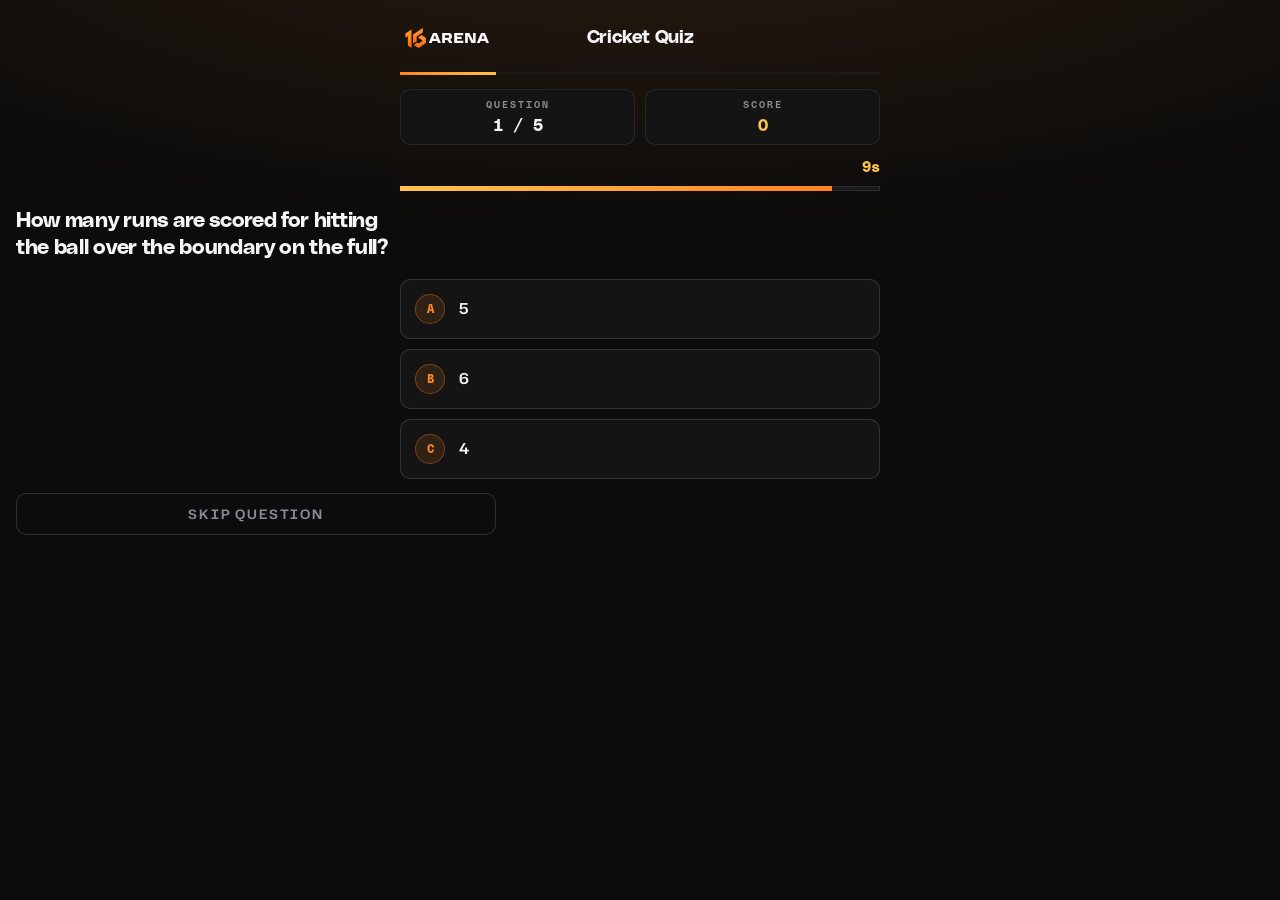
==== quiz.html @ e8b53475 "first commit" ====
<!DOCTYPE html>
<html lang="en">
<head>
    <meta charset="UTF-8">
    <meta name="viewport" content="width=device-width, initial-scale=1.0, viewport-fit=cover">
    <meta name="theme-color" content="#0c0c0c">
    <title>Quiz</title>
    <link rel="stylesheet" href="css/style.css">
</head>
<body>

    <div class="quiz-topbar">
        <img src="assets/img/logo.svg" alt="16Arena" class="brand-logo">
        <h2 id="title">Quiz</h2>
    </div>

    <div class="progress-track">
        <div class="progress-fill" id="progressFill"></div>
    </div>

    <div class="hud-strip">
        <div class="hud-cell" id="progress">
            <span class="eyebrow">Question</span>
            <span class="hud-value">&ndash;</span>
        </div>
        <div class="hud-cell quiz-running-score" id="runningScore" aria-live="polite">
            <span class="eyebrow">Score</span>
            <span class="hud-value">0</span>
        </div>
    </div>

    <div class="timer-wrap" id="timerWrap">
        <div class="timer-head">
            <p id="timer">&ndash;&ndash;</p>
        </div>
        <div class="timer-track">
            <div class="timer-fill" id="timerFill"></div>
        </div>
    </div>

    <h3 id="question"></h3>

    <button type="button" id="option1"></button>
    <button type="button" id="option2"></button>
    <button type="button" id="option3"></button>

    <button type="button" id="skipBtn">Skip question</button>

    <p id="status" class="quiz-status" style="display:none;"></p>

    <div id="feedbackBanner" class="quiz-feedback-banner" role="status" aria-live="polite"></div>

    <div id="nextCountdownOverlay" class="modal-overlay countdown-overlay" aria-live="polite">
        <div class="countdown-card">
            <p id="nextCountdownLabel" class="eyebrow" style="margin-bottom:10px;">Next question loading in</p>
            <div id="nextCountdownNumber" class="countdown-number">5</div>
        </div>
    </div>

    <script src="js/questions.js"></script>
    <script src="js/quiz.js"></script>

</body>
</html>
---- css/style.css ----
/* ============================================================
   16ARENA QUIZ — Broadcast HUD
   Tactical esports identity carried over from 16arena-shop:
   rounded surfaces, telemetry mono, flame + coin-gold on
   carbon. Single-hue: every accent is in the orange family.
   Phone-first: this runs inside a Flutter InAppWebView.
   ============================================================ */

/* ---------- 1. Type ---------- */

@font-face {
    font-family: "Hubot Sans";
    src: url("../assets/fonts/HubotSans-Variable.woff2") format("woff2-variations");
    font-weight: 200 900;
    font-stretch: 75% 125%;
    font-display: swap;
}

@font-face {
    font-family: "PolySans";
    src: url("../assets/fonts/PolySans-neutral.woff2") format("woff2");
    font-weight: 400;
    font-display: swap;
}

@font-face {
    font-family: "PolySans";
    src: url("../assets/fonts/PolySans-median.woff2") format("woff2");
    font-weight: 500 600;
    font-display: swap;
}

@font-face {
    font-family: "PolySans";
    src: url("../assets/fonts/PolySans-bulky.woff2") format("woff2");
    font-weight: 700 900;
    font-display: swap;
}

@font-face {
    font-family: "PolySans Mono";
    src: url("../assets/fonts/PolySans-neutralmono.woff2") format("woff2");
    font-weight: 400;
    font-display: swap;
}

@font-face {
    font-family: "PolySans Mono";
    src: url("../assets/fonts/PolySans-medianmono.woff2") format("woff2");
    font-weight: 500 600;
    font-display: swap;
}

@font-face {
    font-family: "PolySans Mono";
    src: url("../assets/fonts/PolySans-bulkymono.woff2") format("woff2");
    font-weight: 700 900;
    font-display: swap;
}

/* ---------- 2. Tokens ---------- */

:root {
    --void: #0c0c0c;
    --carbon: #141414;
    --carbon-2: #1a1a1a;
    --surface: #1e1e1e;
    --line: rgba(255, 255, 255, 0.08);
    --line-2: rgba(255, 255, 255, 0.14);

    --flame: #fe8321;
    --flame-lit: #ff973c;
    --flame-deep: #ff4400;
    --coin: #ffc24d;
    --coin-deep: #e08a12;
    --win: #4fe08c;
    --danger: #ff5c5c;

    --ink: #f5f5f7;
    --muted: #8c8c96;
    --faint: #56565f;

    /* Brand button gradient — identical in 16arena-shop (SlantedButton)
       and the Flutter app (ParallelogramButton). */
    --btn-top: #ff973c;
    --btn-bottom: #ff6a00;
    --btn-top-hover: #ffa04a;
    --btn-bottom-hover: #ff7510;

    --r-sm: 6.64px;   /* SlantedButton radius */
    --r: 10px;        /* shop --radius */
    --r-lg: 14px;

    --font-body: "Hubot Sans", system-ui, -apple-system, "Segoe UI", sans-serif;
    --font-display: "PolySans", "Hubot Sans", system-ui, sans-serif;
    --font-data: "PolySans Mono", ui-monospace, "SFMono-Regular", Menlo, monospace;


}

/* ---------- 3. Base ---------- */

*, *::before, *::after { box-sizing: border-box; }

html {
    scrollbar-width: none;
    -webkit-text-size-adjust: 100%;
}

html::-webkit-scrollbar { display: none; }

body {
    margin: 0;
    min-height: 100dvh;
    padding:
        max(18px, env(safe-area-inset-top))
        max(16px, env(safe-area-inset-right))
        max(20px, env(safe-area-inset-bottom))
        max(16px, env(safe-area-inset-left));
    font-family: var(--font-body);
    font-size: 15px;
    line-height: 1.5;
    color: var(--ink);
    background: var(--void);
    overflow-x: clip;
    -webkit-font-smoothing: antialiased;
}

/* Plain ground with a single soft flame wash at the top — no grid, no
   second hue. Everything accent in this theme is orange. */
body::before {
    content: "";
    position: fixed;
    inset: 0;
    z-index: -1;
    pointer-events: none;
    background-image:
        radial-gradient(120% 60% at 50% -14%, rgba(254, 131, 33, 0.13), transparent 68%);
}

/* Every page is a single centred column — phone-native, fine on desktop. */
body > * { max-width: 480px; margin-left: auto; margin-right: auto; }

h1, h2, h3, h4 {
    font-family: var(--font-display);
    font-weight: 700;
    letter-spacing: -0.02em;
    line-height: 1.12;
    margin: 0;
}

h2 { font-size: 1.6rem; }
h3 { font-size: 1.25rem; }

p { margin: 0; }

a { color: var(--flame-lit); }

::selection { background: rgba(254, 131, 33, 0.32); }

:where(a, button, input, [role="button"], [tabindex]):focus-visible {
    outline: 2px solid var(--coin);
    outline-offset: 2px;
}

/* ---------- 4. Primitives ---------- */

.eyebrow {
    font-family: var(--font-data);
    font-size: 10px;
    font-weight: 600;
    letter-spacing: 0.2em;
    text-transform: uppercase;
    color: var(--muted);
}

.data {
    font-family: var(--font-data);
    font-variant-numeric: tabular-nums;
    letter-spacing: 0.01em;
}

.muted { color: var(--muted); }
.faint { color: var(--faint); }

.row {
    display: flex;
    align-items: center;
    gap: 12px;
}

/* inset box-shadow draws the hairline without adding to the box size. */
.panel {
    position: relative;
    background: var(--carbon);
    border-radius: var(--r-lg);
    box-shadow: inset 0 0 0 1px var(--line-2);
    padding: 16px;
}

.panel-flat {
    background: var(--carbon-2);
    border-radius: var(--r);
    box-shadow: inset 0 0 0 1px var(--line);
}

/* ---------- 5. Buttons ---------- */

button {
    font-family: var(--font-body);
    font-size: 15px;
    font-weight: 700;
    color: var(--ink);
    background: var(--surface);
    border: 0;
    padding: 14px 20px;
    width: 100%;
    cursor: pointer;
    border-radius: var(--r);
    box-shadow: inset 0 0 0 1px var(--line-2);
    transition: transform 0.15s ease, background 0.15s ease, box-shadow 0.18s ease;
    -webkit-tap-highlight-color: transparent;
    touch-action: manipulation;
}

button:active:not(:disabled) { transform: scale(0.98); }

button:disabled {
    opacity: 0.5;
    cursor: not-allowed;
}

/* Primary CTA — the shop's SlantedButton: 8.6deg skew, 6.64px radius,
   #FF973C -> #FF6A00 top-to-bottom, white extrabold, 0 4px 6px shadow. */
button.primary,
#playStartBtn,
#modalOkBtn,
#backBtn {
    position: relative;
    isolation: isolate;
    color: #fff;
    font-weight: 800;
    font-size: 15px;
    letter-spacing: 0.02em;
    padding: 15px 24px;
    background: transparent;
    border-radius: 0;
    box-shadow: none;
}

/* The reference skews the whole button and counter-skews the label to keep
   it upright. Skewing a background layer instead lands the same shape while
   leaving JS-written labels alone — several of these get their text from
   innerText, so there is no span to counter-skew. The 4px side inset offsets
   the skew overhang so the shape still reads flush with the column. */
button.primary::before,
#playStartBtn::before,
#modalOkBtn::before,
#backBtn::before {
    content: "";
    position: absolute;
    inset: 0 4px;
    z-index: -1;
    transform: skewX(-8.6deg);
    border-radius: var(--r-sm);
    background: linear-gradient(180deg, var(--btn-top) 0%, var(--btn-bottom) 100%);
    box-shadow: 0 4px 6px rgba(0, 0, 0, 0.2);
    transition: background 0.15s ease;
}

button.primary:hover:not(:disabled)::before,
#playStartBtn:hover:not(:disabled)::before,
#modalOkBtn:hover:not(:disabled)::before,
#backBtn:hover:not(:disabled)::before {
    background: linear-gradient(180deg, var(--btn-top-hover) 0%, var(--btn-bottom-hover) 100%);
}

button.secondary {
    background: transparent;
    color: var(--muted);
    box-shadow: inset 0 0 0 1px var(--line-2);
    font-weight: 700;
}

button.secondary:hover:not(:disabled) {
    color: var(--ink);
    box-shadow: inset 0 0 0 1px var(--flame);
}

button.danger {
    background: rgba(255, 92, 92, 0.12);
    color: var(--danger);
    box-shadow: inset 0 0 0 1px rgba(255, 92, 92, 0.4);
}

/* Compact icon/exit button — square, sits in the HUD bar. */
button.icon-btn {
    width: 38px;
    height: 38px;
    flex: 0 0 auto;
    padding: 0;
    font-size: 17px;
    line-height: 1;
    color: var(--muted);
    background: var(--carbon-2);
    display: grid;
    place-items: center;
    border-radius: var(--r);
}

button.icon-btn:hover:not(:disabled) {
    color: var(--danger);
    box-shadow: inset 0 0 0 1px rgba(255, 92, 92, 0.45);
}

/* ---------- 6. Brand marks ---------- */

.brand {
    display: flex;
    align-items: center;
    gap: 10px;
    margin-bottom: 22px;
}

.brand-logo {
    height: 40px;
    width: auto;
    flex: 0 0 auto;
}

.brand-tag {
    font-family: var(--font-data);
    font-size: 10px;
    font-weight: 700;
    letter-spacing: 0.22em;
    text-transform: uppercase;
    color: var(--flame);
    padding: 4px 9px;
    background: rgba(254, 131, 33, 0.1);
    box-shadow: inset 0 0 0 1px rgba(254, 131, 33, 0.32);
    border-radius: var(--r);
}

/* "LIVE" pip. */
.live-pip {
    display: inline-flex;
    align-items: center;
    gap: 6px;
}

.live-pip::before {
    content: "";
    width: 7px;
    height: 7px;
    border-radius: 50%;
    background: var(--flame);
    box-shadow: 0 0 10px rgba(254, 131, 33, 0.9);
    animation: ar-pulse 2.4s ease-in-out infinite;
}

@keyframes ar-pulse {
    0%, 100% { opacity: 0.4; }
    50%      { opacity: 1; }
}

/* ---------- 7. Quiz HUD ---------- */

.quiz-topbar {
    display: flex;
    align-items: center;
    position: relative;
    min-height: 40px;
    margin-bottom: 14px;
}

.quiz-topbar #title {
    position: absolute;
    left: 50%;
    transform: translateX(-50%);
    max-width: calc(100% - 112px);
    margin: 0;
    font-size: 1.15rem;
    font-weight: 700;
    text-align: center;
    overflow: hidden;
    text-overflow: ellipsis;
    white-space: nowrap;
}

/* Telemetry strip: question counter left, live score right. */
.hud-strip {
    display: flex;
    align-items: stretch;
    gap: 10px;
    margin-bottom: 12px;
}

.hud-cell {
    flex: 1;
    background: var(--carbon);
    border-radius: var(--r);
    box-shadow: inset 0 0 0 1px var(--line);
    padding: 9px 13px;
    min-width: 0;
}

.hud-strip .hud-cell {
    text-align: center;
}

.hud-cell .eyebrow { display: block; margin-bottom: 3px; }

.hud-value {
    display: block;
    font-family: var(--font-data);
    font-variant-numeric: tabular-nums;
    font-size: 1.05rem;
    font-weight: 700;
    color: var(--ink);
    line-height: 1.2;
    overflow: hidden;
    text-overflow: ellipsis;
    white-space: nowrap;
}

.span-2 { grid-column: 1 / -1; }

/* Wide tiles carry prose, so they are allowed to wrap. */
.hud-cell.span-2 .hud-value {
    white-space: normal;
    font-size: 0.88rem;
    line-height: 1.35;
}

.quiz-running-score .hud-value { color: var(--coin); }
.quiz-running-score.score-pop .hud-value { animation: score-pop 0.45s cubic-bezier(0.2, 0.7, 0.2, 1); }

@keyframes score-pop {
    0%   { transform: scale(1.25); color: var(--win); }
    100% { transform: scale(1); }
}

/* Timer: a depleting meter is read faster than a number under pressure. */
.timer-wrap { margin-bottom: 16px; }

.timer-head {
    display: flex;
    align-items: baseline;
    justify-content: flex-end;
    margin-bottom: 6px;
}

#timer {
    font-family: var(--font-data);
    font-variant-numeric: tabular-nums;
    font-size: 0.95rem;
    font-weight: 700;
    color: var(--coin);
    margin: 0;
}

.timer-track {
    height: 5px;
    background: var(--carbon-2);
    box-shadow: inset 0 0 0 1px var(--line);
    overflow: hidden;
}

.timer-fill {
    height: 100%;
    width: 100%;
    transform-origin: left;
    transform: scaleX(1);
    background: linear-gradient(90deg, var(--coin), var(--flame));
    transition: transform 0.98s linear, background 0.4s ease;
}

/* Final seconds: the bar goes hot and breathes. */
.timer-wrap.critical .timer-fill {
    background: linear-gradient(90deg, var(--flame-deep), var(--danger));
    animation: ar-pulse 0.9s ease-in-out infinite;
}

.timer-wrap.critical #timer { color: var(--danger); }

/* Question-count progress under the topbar. */
.progress-track {
    height: 3px;
    background: var(--carbon-2);
    margin-bottom: 14px;
    overflow: hidden;
}

.progress-fill {
    height: 100%;
    width: 0;
    background: linear-gradient(90deg, var(--flame), var(--coin));
    transition: width 0.5s cubic-bezier(0.2, 0.7, 0.2, 1);
}

/* ---------- 8. Question ---------- */

.quiz-media {
    margin: 0 0 14px;
    max-width: 100%;
}

.quiz-media-image,
.quiz-media-video {
    display: block;
    width: 100%;
    max-height: 220px;
    object-fit: contain;
    background: var(--void);
    border-radius: var(--r);
    box-shadow: inset 0 0 0 1px var(--line-2);
}

.quiz-media-audio { display: block; width: 100%; }

.quiz-media-audio::-webkit-media-controls-overflow-button,
.quiz-media-video::-webkit-media-controls-overflow-button { display: none !important; }

#question {
    font-family: var(--font-display);
    font-size: 1.32rem;
    font-weight: 700;
    line-height: 1.28;
    letter-spacing: -0.015em;
    margin: 0 0 18px;
    text-wrap: balance;
}

/* Option rows. The A/B/C badge is drawn with ::before so quiz.js can keep
   writing the label with innerText without clobbering it. */
#option1, #option2, #option3 {
    position: relative;
    display: flex;
    align-items: center;
    text-align: left;
    justify-content: flex-start;
    gap: 14px;
    padding: 15px 16px 15px 15px;
    margin-bottom: 10px;
    font-weight: 600;
    font-size: 15px;
    background: var(--carbon);
    line-height: 1.35;
    border-radius: var(--r);
}

#option1::before, #option2::before, #option3::before {
    flex: 0 0 auto;
    display: grid;
    place-items: center;
    width: 30px;
    height: 30px;
    border-radius: 50%;
    font-family: var(--font-data);
    font-size: 12px;
    font-weight: 700;
    color: var(--flame);
    background: rgba(254, 131, 33, 0.12);
    box-shadow: inset 0 0 0 1px rgba(254, 131, 33, 0.34);
    transition: all 0.18s ease;
}

#option1::before { content: "A"; }
#option2::before { content: "B"; }
#option3::before { content: "C"; }

/* Hover is gated so a leftover pointer/focus on the previous answer
   does not paint the same slot orange on the next question. */
#option1.option-idle:hover,
#option2.option-idle:hover,
#option3.option-idle:hover {
    background: var(--carbon);
    box-shadow: inset 0 0 0 1px var(--line-2);
}

@media (hover: hover) and (pointer: fine) {
    #option1:hover:not(:disabled):not(.option-idle),
    #option2:hover:not(:disabled):not(.option-idle),
    #option3:hover:not(:disabled):not(.option-idle) {
        background: var(--carbon-2);
        box-shadow: inset 0 0 0 1px var(--flame);
    }
}

/* Options lock on submit, but the graded row must not fade with them —
   the reveal is the payoff moment, so scored rows keep full contrast. */
#option1:disabled, #option2:disabled, #option3:disabled { opacity: 0.55; }

button.option-correct,
button.option-wrong { opacity: 1 !important; }

/* Answer states — the badge recolours with the row so the pair reads as one. */
button.option-correct {
    background: rgba(79, 224, 140, 0.14) !important;
    box-shadow: inset 0 0 0 1px var(--win) !important;
    color: var(--ink);
}

/* Must carry ID specificity to outrank the #optionN::before letter badge. */
#option1.option-correct::before,
#option2.option-correct::before,
#option3.option-correct::before {
    content: "✓";
    color: #06301a;
    background: var(--win);
    box-shadow: inset 0 0 0 1px var(--win);
}

button.option-wrong {
    background: rgba(255, 92, 92, 0.13) !important;
    box-shadow: inset 0 0 0 1px var(--danger) !important;
}

#option1.option-wrong::before,
#option2.option-wrong::before,
#option3.option-wrong::before {
    content: "✕";
    color: #3a0606;
    background: var(--danger);
    box-shadow: inset 0 0 0 1px var(--danger);
}

#skipBtn {
    margin-top: 4px;
    background: transparent;
    color: var(--muted);
    font-size: 13px;
    font-weight: 600;
    letter-spacing: 0.14em;
    text-transform: uppercase;
    box-shadow: inset 0 0 0 1px var(--line-2);
    padding: 12px;
}

#skipBtn:hover:not(:disabled) {
    color: var(--ink);
    box-shadow: inset 0 0 0 1px rgba(255, 255, 255, 0.28);
}

/* ---------- 9. Status / feedback ---------- */

.quiz-status {
    margin: 14px 0 0;
    padding: 11px 14px;
    font-size: 13.5px;
    font-weight: 600;
    color: var(--coin);
    background: rgba(255, 194, 77, 0.09);
    box-shadow: inset 0 0 0 1px rgba(255, 194, 77, 0.28);
    border-radius: var(--r);
}

.quiz-violation {
    margin: 0 0 14px;
    padding: 11px 14px;
    font-size: 13px;
    font-weight: 650;
    color: var(--danger);
    background: rgba(255, 92, 92, 0.1);
    box-shadow: inset 0 0 0 1px rgba(255, 92, 92, 0.32);
    border-radius: var(--r);
}

.quiz-feedback-banner {
    position: fixed;
    left: 0;
    right: 0;
    bottom: 0;
    z-index: 1100;
    padding: 17px 20px calc(17px + env(safe-area-inset-bottom, 0px));
    text-align: center;
    font-family: var(--font-display);
    font-size: 1.05rem;
    font-weight: 700;
    letter-spacing: -0.01em;
    color: #0b0b0b;
    transform: translateY(110%);
    transition: transform 0.32s cubic-bezier(0.2, 0.7, 0.2, 1);
    pointer-events: none;
}

.quiz-feedback-banner.show { transform: translateY(0); }

.quiz-feedback-banner.correct {
    background: linear-gradient(135deg, var(--win), #23b56b);
    box-shadow: 0 -10px 34px rgba(79, 224, 140, 0.3);
}

.quiz-feedback-banner.incorrect {
    background: linear-gradient(135deg, var(--danger), #d13434);
    color: #fff;
    box-shadow: 0 -10px 34px rgba(255, 92, 92, 0.3);
}

.quiz-feedback-banner.neutral {
    background: linear-gradient(135deg, var(--surface), var(--carbon-2));
    color: var(--ink);
    box-shadow: inset 0 1px 0 var(--line-2), 0 -10px 30px rgba(0, 0, 0, 0.5);
}

/* ---------- 10. Overlays ---------- */

/* Fixed layers must escape the centred 480px column. */
.modal-overlay,
.quiz-feedback-banner { max-width: none; }

.modal-overlay {
    position: fixed;
    inset: 0;
    z-index: 1200;
    display: none;
    align-items: center;
    justify-content: center;
    padding: 24px;
    background: rgba(6, 6, 6, 0.82);
    backdrop-filter: blur(7px);
    -webkit-backdrop-filter: blur(7px);
}

.modal-card {
    width: 100%;
    max-width: 380px;
    background: var(--carbon);
    border-radius: var(--r-lg);
    box-shadow: inset 0 0 0 1px var(--line-2), 0 30px 70px rgba(0, 0, 0, 0.7);
    padding: 26px 22px;
}

.countdown-overlay { background: rgba(6, 6, 6, 0.93); }

.countdown-card {
    text-align: center;
    padding: 30px 34px;
}

#nextCountdownLabel {
    font-size: 15px;
    letter-spacing: 0.1em;
}

.countdown-number {
    font-family: var(--font-display);
    font-size: 5.4rem;
    font-weight: 900;
    line-height: 1;
    letter-spacing: -0.05em;
    background: linear-gradient(160deg, var(--coin), var(--flame) 55%, var(--flame-deep));
    -webkit-background-clip: text;
    background-clip: text;
    color: transparent;
}

.countdown-number.countdown-pop { animation: countdown-pop 0.42s cubic-bezier(0.2, 0.7, 0.2, 1); }

@keyframes countdown-pop {
    0%   { transform: scale(1.5); opacity: 0.15; }
    100% { transform: scale(1); opacity: 1; }
}

/* ---------- 11. Lists (categories / lobby) ---------- */

.quiz-card {
    display: block;
    width: 100%;
    text-align: left;
    padding: 16px;
    margin-bottom: 11px;
    background: var(--carbon);
    border-radius: var(--r-lg);
    box-shadow: inset 0 0 0 1px var(--line);
}

.quiz-card:hover:not(:disabled) {
    background: var(--carbon-2);
    box-shadow: inset 0 0 0 1px var(--flame);
}

.quiz-card-title {
    font-family: var(--font-display);
    font-size: 1.05rem;
    font-weight: 700;
    margin-bottom: 7px;
}

.chip-row {
    display: flex;
    flex-wrap: wrap;
    gap: 7px;
    margin-top: 4px;
}

.chip {
    font-family: var(--font-data);
    font-size: 10.5px;
    font-weight: 600;
    letter-spacing: 0.06em;
    text-transform: uppercase;
    color: var(--muted);
    padding: 4px 9px;
    background: var(--carbon-2);
    box-shadow: inset 0 0 0 1px var(--line);
    border-radius: var(--r);
}

.chip.hot { color: var(--coin); box-shadow: inset 0 0 0 1px rgba(255, 194, 77, 0.3); }

/* ---------- 12. Result ---------- */

.result-hero {
    text-align: center;
    padding: 26px 20px 24px;
    margin-bottom: 16px;
    background:
        radial-gradient(120% 80% at 50% 0%, rgba(254, 131, 33, 0.2), transparent 68%),
        var(--carbon);
    border-radius: var(--r-lg);
    box-shadow: inset 0 0 0 1px var(--line-2);
}

.result-hero #gameOverTitle {
    font-size: 1.45rem;
    font-weight: 800;
    margin: 0 0 14px;
}

.result-hero .eyebrow {
    display: block;
    font-size: 13px;
    letter-spacing: 0.12em;
}

#score {
    font-family: var(--font-display);
    font-size: 3.3rem;
    font-weight: 900;
    line-height: 1;
    letter-spacing: -0.045em;
    margin: 8px 0 0;
    background: linear-gradient(160deg, var(--coin), var(--flame) 60%, var(--flame-deep));
    -webkit-background-clip: text;
    background-clip: text;
    color: transparent;
}

.stat-grid {
    display: grid;
    grid-template-columns: repeat(2, 1fr);
    gap: 10px;
    margin-bottom: 16px;
}

.result-stats {
    grid-template-columns: 1fr;
}

.result-stats .hud-cell {
    display: flex;
    align-items: center;
    justify-content: space-between;
    gap: 12px;
    padding: 12px 14px;
}

.result-stats .hud-cell .eyebrow {
    margin-bottom: 0;
    font-size: 13px;
    letter-spacing: 0.12em;
}

#correct .hud-value {
    color: var(--win);
}

#wrong .hud-value {
    color: var(--danger);
}

.game-over-status {
    text-align: center;
    font-family: var(--font-data);
    font-size: 11.5px;
    font-weight: 600;
    letter-spacing: 0.16em;
    text-transform: uppercase;
    color: var(--muted);
    margin: 0 0 14px;
}

.game-over-status.complete { color: var(--coin); }

/* ---------- 13. Forms ---------- */

label {
    display: block;
    font-family: var(--font-data);
    font-size: 10px;
    font-weight: 600;
    letter-spacing: 0.18em;
    text-transform: uppercase;
    color: var(--muted);
    margin-bottom: 6px;
}

input[type="text"], input[type="email"], input[type="password"] {
    width: 100%;
    font-family: var(--font-body);
    font-size: 15px;
    color: var(--ink);
    background: var(--void);
    border: 0;
    box-shadow: inset 0 0 0 1px var(--line-2);
    border-radius: var(--r);
    padding: 13px 14px;
    margin-bottom: 14px;
}

input::placeholder { color: var(--faint); }

input:focus {
    outline: none;
    box-shadow: inset 0 0 0 1px var(--flame);
}

/* ---------- 14. Boot / loading ---------- */

.boot {
    text-align: center;
    padding: 46px 20px;
}

.boot-spinner {
    width: 34px;
    height: 34px;
    margin: 0 auto 16px;
    border: 2px solid var(--line-2);
    border-top-color: var(--flame);
    border-radius: 50%;
    animation: boot-spin 0.8s linear infinite;
}

@keyframes boot-spin { to { transform: rotate(360deg); } }

.play-ready { text-align: center; }

.play-ready-rules-block {
    margin: 0 0 16px;
    text-align: left;
}

.play-ready-heading {
    display: block;
    font-family: var(--font-display);
    font-size: 0.92rem;
    font-weight: 700;
    letter-spacing: -0.01em;
    color: var(--ink);
}

.play-ready-rules {
    list-style: none;
    margin: 8px 0 0;
    padding: 0;
}

.play-ready-rules li {
    display: flex;
    align-items: flex-start;
    gap: 10px;
    margin: 0 0 8px;
    font-size: 13.5px;
    line-height: 1.5;
    color: var(--muted);
}

.play-ready-rules li:last-child { margin-bottom: 0; }

.play-ready-rules .rule-icon {
    flex: 0 0 1.35em;
    width: 1.35em;
    text-align: center;
    line-height: 1.5;
    font-size: 1.05em;
}

.play-ready-scoring {
    list-style: none;
    margin: 8px 0 0;
    padding: 0;
    color: var(--muted);
}

.play-ready-scoring li {
    display: flex;
    align-items: flex-start;
    gap: 10px;
    margin: 0 0 8px;
    font-size: 13.5px;
    line-height: 1.5;
}

.play-ready-scoring li:last-child { margin-bottom: 0; }

.play-ready-scoring .format-bullet {
    flex: 0 0 1.35em;
    width: 1.35em;
    height: 1.5em;
    display: grid;
    place-items: center;
}

.play-ready-scoring .format-bullet::before {
    content: "";
    width: 5px;
    height: 5px;
    border-radius: 50%;
    background: var(--muted);
}

.play-ready-scoring .format-plus {
    color: var(--win);
    font-weight: 700;
}

.play-ready-scoring .format-minus {
    color: var(--danger);
    font-weight: 700;
}

.play-ready-scoring .format-timer {
    color: var(--flame);
    font-weight: 700;
}

#playReadyRulesBlock {
    margin-bottom: 22px;
}

/* ---------- 15. Entrance motion ---------- */

.ar-rise {
    opacity: 0;
    animation: ar-rise 0.6s cubic-bezier(0.2, 0.7, 0.2, 1) forwards;
}

.ar-rise:nth-child(2) { animation-delay: 0.05s; }
.ar-rise:nth-child(3) { animation-delay: 0.1s; }
.ar-rise:nth-child(4) { animation-delay: 0.15s; }

@keyframes ar-rise {
    from { opacity: 0; transform: translateY(14px); }
    to   { opacity: 1; transform: none; }
}

@media (prefers-reduced-motion: reduce) {
    *, *::before, *::after {
        animation-duration: 0.001ms !important;
        animation-iteration-count: 1 !important;
        transition-duration: 0.001ms !important;
    }
    .ar-rise { opacity: 1 !important; }
}

/* ---------- 16. Small phones ---------- */

@media (max-height: 700px) {
    #question { font-size: 1.18rem; margin-bottom: 14px; }
    .quiz-media-image, .quiz-media-video { max-height: 150px; }
    #option1, #option2, #option3 { padding: 13px 14px; margin-bottom: 8px; }
    .countdown-number { font-size: 4.2rem; }
}
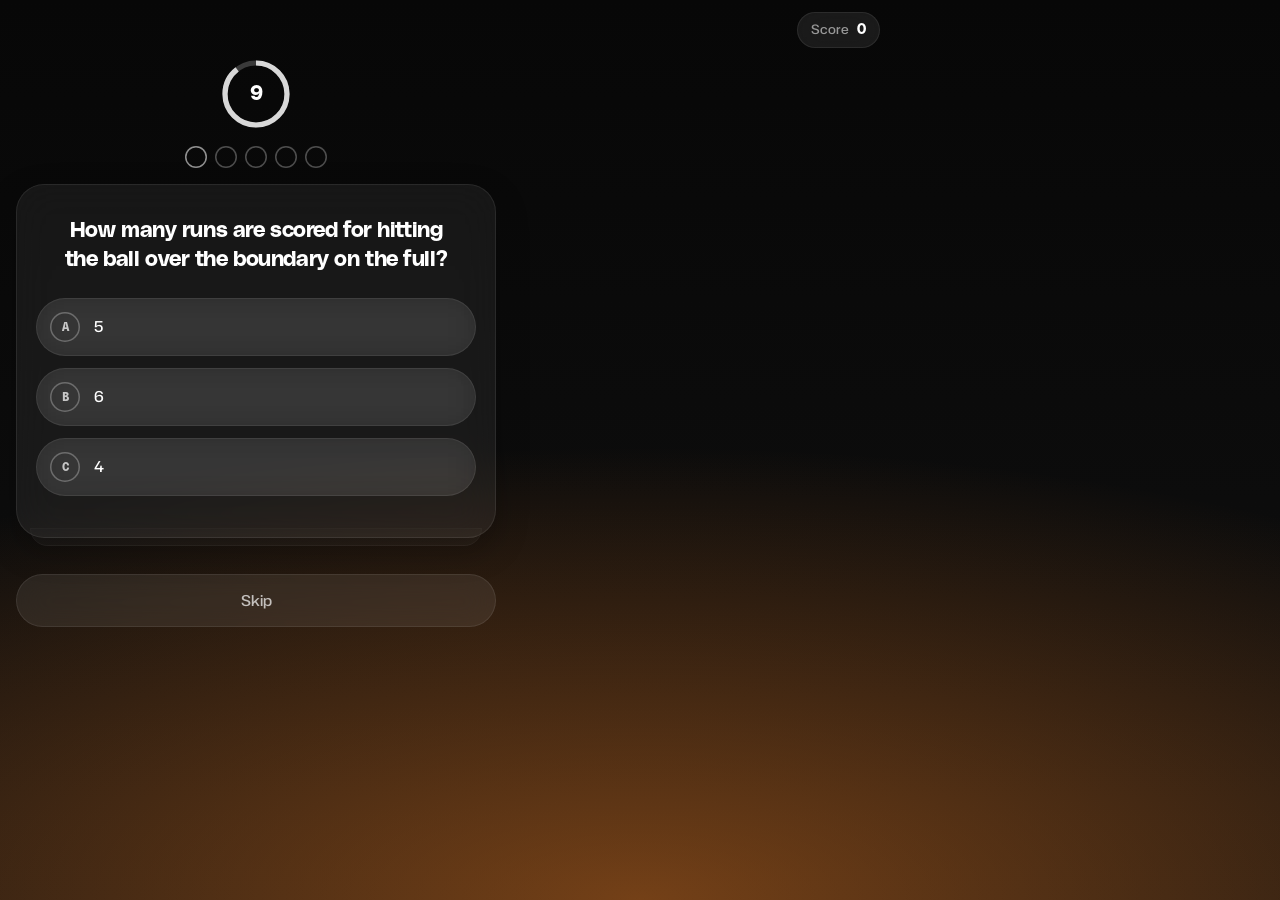
==== commit 13394e92: "Update HTML files to include versioning for CSS and JS assets; enhance quiz page layout with new sty" ====
--- a/quiz.html
+++ b/quiz.html
@@ -3,48 +3,44 @@
 <head>
     <meta charset="UTF-8">
     <meta name="viewport" content="width=device-width, initial-scale=1.0, viewport-fit=cover">
-    <meta name="theme-color" content="#0c0c0c">
+    <meta name="theme-color" content="#070707">
+    <meta http-equiv="Cache-Control" content="no-cache">
     <title>Quiz</title>
-    <link rel="stylesheet" href="css/style.css">
+    <link rel="stylesheet" href="css/style.css?v=55">
 </head>
-<body>
+<body class="quiz-page">
 
-    <div class="quiz-topbar">
-        <img src="assets/img/logo.svg" alt="16Arena" class="brand-logo">
-        <h2 id="title">Quiz</h2>
-    </div>
-
-    <div class="progress-track">
-        <div class="progress-fill" id="progressFill"></div>
-    </div>
-
-    <div class="hud-strip">
-        <div class="hud-cell" id="progress">
-            <span class="eyebrow">Question</span>
-            <span class="hud-value">&ndash;</span>
-        </div>
-        <div class="hud-cell quiz-running-score" id="runningScore" aria-live="polite">
+    <div class="quiz-nav">
+        <div class="quiz-score-chip quiz-running-score" id="runningScore" aria-live="polite">
             <span class="eyebrow">Score</span>
             <span class="hud-value">0</span>
         </div>
     </div>
 
-    <div class="timer-wrap" id="timerWrap">
-        <div class="timer-head">
+    <div class="quiz-timer-stack">
+        <div class="timer-wrap" id="timerWrap">
+            <svg class="timer-ring" viewBox="0 0 36 36" aria-hidden="true">
+                <circle class="timer-ring-track" cx="18" cy="18" r="15.5" fill="none"></circle>
+                <circle class="timer-ring-fill" id="timerFill" cx="18" cy="18" r="15.5" fill="none" pathLength="100"></circle>
+            </svg>
             <p id="timer">&ndash;&ndash;</p>
         </div>
-        <div class="timer-track">
-            <div class="timer-fill" id="timerFill"></div>
+        <div id="progress" class="question-pips" role="img" aria-label="Question progress"></div>
+    </div>
+
+    <div class="question-stage">
+        <div class="question-card">
+            <h3 id="question"></h3>
+
+            <div class="option-stack">
+                <button type="button" id="option1"></button>
+                <button type="button" id="option2"></button>
+                <button type="button" id="option3"></button>
+            </div>
         </div>
     </div>
 
-    <h3 id="question"></h3>
-
-    <button type="button" id="option1"></button>
-    <button type="button" id="option2"></button>
-    <button type="button" id="option3"></button>
-
-    <button type="button" id="skipBtn">Skip question</button>
+    <button type="button" id="skipBtn">Skip</button>
 
     <p id="status" class="quiz-status" style="display:none;"></p>
 
@@ -57,8 +53,8 @@
         </div>
     </div>
 
-    <script src="js/questions.js"></script>
-    <script src="js/quiz.js"></script>
+    <script src="js/questions.js?v=28"></script>
+    <script src="js/quiz.js?v=55"></script>
 
 </body>
 </html>
--- a/css/style.css
+++ b/css/style.css
@@ -105,6 +105,7 @@
 html {
     scrollbar-width: none;
     -webkit-text-size-adjust: 100%;
+    background: #0c0c0c;
 }
 
 html::-webkit-scrollbar { display: none; }
@@ -440,48 +441,62 @@
     100% { transform: scale(1); }
 }
 
-/* Timer: a depleting meter is read faster than a number under pressure. */
-.timer-wrap { margin-bottom: 16px; }
-
-.timer-head {
-    display: flex;
-    align-items: baseline;
-    justify-content: flex-end;
-    margin-bottom: 6px;
-}
+/* Timer: circular remaining-time ring. */
+.timer-wrap {
+    position: relative;
+    width: 54px;
+    height: 54px;
+    margin: 0 auto 16px;
+    flex: 0 0 auto;
+}
+
+.timer-ring {
+    display: block;
+    width: 54px;
+    height: 54px;
+    transform: rotate(-90deg);
+}
+
+.timer-ring-track,
+.timer-ring-fill {
+    stroke-width: 3.6;
+}
+
+.timer-ring-track {
+    stroke: #3a3a3a;
+}
+
+.timer-ring-fill {
+    stroke: #e6e6e6;
+    stroke-dasharray: 100;
+    stroke-dashoffset: 0;
+    transition: stroke-dashoffset 0.98s linear, stroke 0.4s ease;
+}
+
+.timer-head { display: none; }
 
 #timer {
+    position: absolute;
+    inset: 0;
+    display: grid;
+    place-items: center;
+    margin: 0;
     font-family: var(--font-data);
     font-variant-numeric: tabular-nums;
-    font-size: 0.95rem;
-    font-weight: 700;
-    color: var(--coin);
-    margin: 0;
-}
-
-.timer-track {
-    height: 5px;
-    background: var(--carbon-2);
-    box-shadow: inset 0 0 0 1px var(--line);
-    overflow: hidden;
-}
-
-.timer-fill {
-    height: 100%;
-    width: 100%;
-    transform-origin: left;
-    transform: scaleX(1);
-    background: linear-gradient(90deg, var(--coin), var(--flame));
-    transition: transform 0.98s linear, background 0.4s ease;
-}
-
-/* Final seconds: the bar goes hot and breathes. */
-.timer-wrap.critical .timer-fill {
-    background: linear-gradient(90deg, var(--flame-deep), var(--danger));
-    animation: ar-pulse 0.9s ease-in-out infinite;
-}
-
-.timer-wrap.critical #timer { color: var(--danger); }
+    font-size: 1.05rem;
+    font-weight: 700;
+    line-height: 1;
+    color: var(--ink);
+}
+
+.timer-track,
+.timer-fill { display: none; }
+
+.timer-wrap.critical .timer-ring-fill {
+    stroke: #e10600;
+}
+
+.timer-wrap.critical #timer { color: #e10600; }
 
 /* Question-count progress under the topbar. */
 .progress-track {
@@ -1065,11 +1080,456 @@
     .ar-rise { opacity: 1 !important; }
 }
 
-/* ---------- 16. Small phones ---------- */
+/* ---------- 16. Quiz play screen ---------- */
+
+html:has(body.quiz-page) {
+    background: #070707;
+}
+
+body.quiz-page {
+    background:
+        radial-gradient(130% 70% at 50% 100%, rgba(254, 131, 33, 0.42), transparent 72%),
+        linear-gradient(180deg, #070707 0%, #101010 100%);
+    color: #fff;
+    padding-top: max(12px, env(safe-area-inset-top));
+}
+
+body.quiz-page::before { display: none; }
+
+.quiz-nav {
+    display: flex;
+    align-items: center;
+    justify-content: flex-end;
+    margin-bottom: 10px;
+}
+
+.quiz-score-chip {
+    display: flex;
+    align-items: baseline;
+    gap: 8px;
+    flex: 0 0 auto;
+    padding: 8px 14px;
+    background: rgba(255, 255, 255, 0.08);
+    box-shadow: inset 0 0 0 1px rgba(255, 255, 255, 0.08);
+    border-radius: 999px;
+    backdrop-filter: blur(16px);
+    -webkit-backdrop-filter: blur(16px);
+}
+
+.quiz-score-chip .eyebrow {
+    color: rgba(255, 255, 255, 0.55);
+    margin: 0;
+    font-family: var(--font-body);
+    font-size: 13px;
+    font-weight: 500;
+    letter-spacing: 0;
+    text-transform: none;
+}
+
+.quiz-score-chip .hud-value {
+    color: #fff;
+    font-size: 0.95rem;
+}
+
+body.quiz-page .quiz-running-score .hud-value {
+    color: #fff;
+    font-size: 0.95rem;
+    line-height: 1;
+}
+
+body.quiz-page .quiz-score-chip.score-pop {
+    animation: none;
+}
+
+body.quiz-page .quiz-running-score.score-pop .hud-value {
+    animation: score-value-ease 0.7s ease-in-out;
+}
+
+@keyframes score-value-ease {
+    0%   { font-size: 0.95rem; }
+    45%  { font-size: 1.45rem; }
+    100% { font-size: 0.95rem; }
+}
+
+body.quiz-page .quiz-timer-stack {
+    position: static;
+    left: auto;
+    top: auto;
+    transform: none;
+    display: flex;
+    flex-direction: column;
+    align-items: center;
+    gap: 16px;
+    margin: 0 0 16px;
+}
+
+body.quiz-page .timer-wrap {
+    position: relative;
+    left: auto;
+    top: auto;
+    width: 72px;
+    height: 72px;
+    margin: 0;
+    transform: none;
+}
+
+body.quiz-page .timer-ring {
+    width: 72px;
+    height: 72px;
+}
+
+body.quiz-page .timer-ring-track {
+    stroke: #3a3a3a;
+    stroke-width: 2.6;
+}
+
+body.quiz-page .timer-ring-fill {
+    stroke: #d8d8d8;
+    stroke-width: 2.6;
+}
+
+body.quiz-page #timer {
+    color: #fff;
+    font-size: 1.35rem;
+    font-weight: 700;
+}
+
+body.quiz-page .timer-wrap.critical #timer { color: #e10600; }
+
+body.quiz-page .timer-wrap.critical .timer-ring-fill {
+    stroke: #e10600;
+}
+
+.question-pips {
+    display: flex;
+    align-items: center;
+    justify-content: center;
+    gap: 8px;
+    width: auto;
+}
+
+.question-pips span {
+    flex: 0 0 auto;
+    display: grid;
+    place-items: center;
+    width: 22px;
+    height: 22px;
+    border-radius: 50%;
+    background: transparent;
+    box-shadow: inset 0 0 0 1.5px rgba(255, 255, 255, 0.28);
+    font-family: var(--font-data);
+    font-size: 11px;
+    font-weight: 700;
+    line-height: 1;
+    color: transparent;
+}
+
+.question-pips span.is-current {
+    box-shadow: inset 0 0 0 1.5px rgba(255, 255, 255, 0.55);
+}
+
+.question-pips span.is-correct {
+    background: var(--win);
+    box-shadow: 0 0 10px rgba(79, 224, 140, 0.35);
+    color: #fff;
+}
+
+.question-pips span.is-wrong {
+    background: var(--danger);
+    box-shadow: 0 0 10px rgba(255, 92, 92, 0.35);
+    color: #fff;
+}
+
+.question-stage {
+    position: relative;
+    z-index: 1;
+    margin: 0 0 24px;
+    padding-bottom: 8px;
+    perspective: 1000px;
+}
+
+.question-stage::after {
+    content: "";
+    position: absolute;
+    left: 14px;
+    right: 14px;
+    bottom: 0;
+    height: 18px;
+    background: rgba(255, 255, 255, 0.04);
+    box-shadow: inset 0 0 0 1px rgba(255, 255, 255, 0.05);
+    border-radius: 0 0 24px 24px;
+    z-index: 0;
+}
+
+.question-card {
+    position: relative;
+    z-index: 1;
+    background: rgba(255, 255, 255, 0.06);
+    border-radius: 28px;
+    padding: 24px 20px 20px;
+    box-shadow: inset 0 0 0 1px rgba(255, 255, 255, 0.08), 0 12px 32px rgba(0, 0, 0, 0.25);
+    backdrop-filter: blur(20px);
+    -webkit-backdrop-filter: blur(20px);
+    display: flex;
+    flex-direction: column;
+    transform-style: preserve-3d;
+    backface-visibility: hidden;
+}
+
+.question-card.card-flip-up {
+    animation: card-flip-up 0.75s cubic-bezier(0.16, 1, 0.3, 1) forwards;
+    transform-origin: center bottom;
+}
+
+@keyframes card-flip-up {
+    0% {
+        opacity: 0;
+        transform: translateY(36px) translateZ(-60px) scale(0.88) rotateX(-16deg);
+        box-shadow: inset 0 0 0 1px rgba(255, 255, 255, 0.03), 0 4px 12px rgba(0, 0, 0, 0.15);
+    }
+    55% {
+        transform: translateY(-8px) translateZ(12px) scale(1.02) rotateX(4deg);
+        box-shadow: inset 0 0 0 1px rgba(255, 255, 255, 0.12), 0 20px 48px rgba(0, 0, 0, 0.35);
+    }
+    100% {
+        opacity: 1;
+        transform: translateY(0) translateZ(0) scale(1) rotateX(0deg);
+        box-shadow: inset 0 0 0 1px rgba(255, 255, 255, 0.08), 0 12px 32px rgba(0, 0, 0, 0.25);
+    }
+}
+
+body.quiz-page #question {
+    color: #fff;
+    font-size: 1.35rem;
+    font-weight: 700;
+    line-height: 1.35;
+    letter-spacing: -0.02em;
+    text-align: center;
+    margin: 8px 4px 24px;
+    text-wrap: balance;
+}
+
+.option-stack { margin-bottom: 10px; }
+
+body.quiz-page #option1,
+body.quiz-page #option2,
+body.quiz-page #option3 {
+    justify-content: flex-start;
+    text-align: left;
+    overflow: visible;
+    background: rgba(255, 255, 255, 0.08);
+    color: #fff;
+    font-weight: 500;
+    border-radius: 999px;
+    box-shadow: inset 0 0 0 1px rgba(255, 255, 255, 0.08);
+    backdrop-filter: blur(16px);
+    -webkit-backdrop-filter: blur(16px);
+    padding: 14px 18px 14px 14px;
+    margin-bottom: 12px;
+}
+
+body.quiz-page #option1::before,
+body.quiz-page #option2::before,
+body.quiz-page #option3::before {
+    display: grid;
+    content: "A";
+    width: 30px;
+    height: 30px;
+    border-radius: 50%;
+    font-family: var(--font-data);
+    font-size: 12px;
+    font-weight: 700;
+    color: rgba(255, 255, 255, 0.72);
+    background: transparent;
+    box-shadow: inset 0 0 0 1.5px rgba(255, 255, 255, 0.28);
+}
+
+body.quiz-page #option2::before { content: "B"; }
+body.quiz-page #option3::before { content: "C"; }
+
+body.quiz-page #option1.option-correct::before,
+body.quiz-page #option2.option-correct::before,
+body.quiz-page #option3.option-correct::before {
+    content: "✓";
+    color: #06301a;
+    background: var(--win);
+    box-shadow: inset 0 0 0 1px var(--win);
+}
+
+body.quiz-page #option1.option-wrong::before,
+body.quiz-page #option2.option-wrong::before,
+body.quiz-page #option3.option-wrong::before {
+    content: "✕";
+    color: #3a0606;
+    background: var(--danger);
+    box-shadow: inset 0 0 0 1px var(--danger);
+}
+
+@media (hover: hover) and (pointer: fine) {
+    body.quiz-page #option1:hover:not(:disabled):not(.option-idle),
+    body.quiz-page #option2:hover:not(:disabled):not(.option-idle),
+    body.quiz-page #option3:hover:not(:disabled):not(.option-idle) {
+        background: rgba(255, 255, 255, 0.12);
+        box-shadow: inset 0 0 0 1px rgba(255, 255, 255, 0.12);
+    }
+}
+
+body.quiz-page #option1.option-idle:hover,
+body.quiz-page #option2.option-idle:hover,
+body.quiz-page #option3.option-idle:hover {
+    background: rgba(255, 255, 255, 0.08);
+    box-shadow: inset 0 0 0 1px rgba(255, 255, 255, 0.08);
+}
+
+body.quiz-page #option1:disabled,
+body.quiz-page #option2:disabled,
+body.quiz-page #option3:disabled { opacity: 1; }
+
+body.quiz-page #option1.option-selected,
+body.quiz-page #option2.option-selected,
+body.quiz-page #option3.option-selected {
+    box-shadow: inset 0 0 0 1.5px rgba(255, 255, 255, 0.35);
+}
+
+body.quiz-page button.option-correct {
+    background: rgba(79, 224, 140, 0.18) !important;
+    box-shadow: inset 0 0 0 1.5px var(--win), 0 0 28px rgba(79, 224, 140, 0.4) !important;
+    color: #fff;
+}
+
+body.quiz-page button.option-pulse {
+    animation: option-pulse 0.55s cubic-bezier(0.2, 0.7, 0.2, 1);
+}
+
+body.quiz-page button.option-wrong {
+    background: rgba(255, 92, 92, 0.18) !important;
+    box-shadow: inset 0 0 0 1.5px var(--danger) !important;
+    color: #fff;
+}
+
+body.quiz-page button.option-shake {
+    animation: option-shake 0.42s ease;
+}
+
+body.quiz-page #skipBtn {
+    margin-top: 4px;
+    background: rgba(255, 255, 255, 0.08);
+    color: rgba(255, 255, 255, 0.7);
+    font-size: 15px;
+    font-weight: 500;
+    letter-spacing: 0;
+    text-transform: none;
+    box-shadow: inset 0 0 0 1px rgba(255, 255, 255, 0.08);
+    border-radius: 999px;
+    padding: 16px;
+    backdrop-filter: blur(16px);
+    -webkit-backdrop-filter: blur(16px);
+}
+
+body.quiz-page #skipBtn:hover:not(:disabled) {
+    color: #fff;
+    background: rgba(255, 255, 255, 0.12);
+    box-shadow: inset 0 0 0 1px rgba(255, 255, 255, 0.12);
+}
+
+body.quiz-page #skipBtn:disabled { opacity: 0.45; }
+
+.fx-burst {
+    position: fixed;
+    inset: 0;
+    z-index: 2000;
+    pointer-events: none;
+    max-width: none;
+    margin: 0;
+}
+
+.fx-particle {
+    position: fixed;
+    width: 7px;
+    height: 7px;
+    margin: 0;
+    border-radius: 50%;
+    pointer-events: none;
+    animation: fx-pop 0.78s ease-out forwards;
+}
+
+.fx-particle.fx-emoji {
+    width: auto;
+    height: auto;
+    font-size: 14px;
+    background: transparent;
+}
+
+.fx-float {
+    position: fixed;
+    z-index: 2001;
+    margin: 0;
+    max-width: none;
+    font-family: var(--font-display);
+    font-size: 1.1rem;
+    font-weight: 800;
+    letter-spacing: -0.02em;
+    pointer-events: none;
+    white-space: nowrap;
+    transform: translate(-50%, -50%);
+}
+
+.fx-float.fx-hold {
+    animation: none;
+    opacity: 1;
+}
+
+.fx-float.fx-fly {
+    animation: fx-fly 1.4s ease-in-out forwards;
+}
+
+.fx-float.fx-up { color: var(--win); }
+.fx-float.fx-down { color: var(--danger); }
+
+@keyframes option-pulse {
+    0%   { transform: scale(1); }
+    40%  { transform: scale(1.045); }
+    100% { transform: scale(1); }
+}
+
+@keyframes option-shake {
+    0%, 100% { transform: translateX(0); }
+    20% { transform: translateX(-8px); }
+    40% { transform: translateX(8px); }
+    60% { transform: translateX(-5px); }
+    80% { transform: translateX(5px); }
+}
+
+@keyframes fx-pop {
+    0%   { transform: translate(0, 0) scale(1); opacity: 1; }
+    100% { transform: translate(var(--dx), var(--dy)) scale(0.15); opacity: 0; }
+}
+
+@keyframes fx-fly {
+    0% {
+        transform: translate(-50%, -50%) scale(1);
+        opacity: 1;
+    }
+    100% {
+        transform: translate(calc(-50% + var(--tx)), calc(-50% + var(--ty))) scale(0.55);
+        opacity: 0.15;
+    }
+}
+
+@media (prefers-reduced-motion: reduce) {
+    body.quiz-page button.option-pulse,
+    body.quiz-page button.option-shake,
+    body.quiz-page .question-card.card-flip-up,
+    .fx-particle,
+    .fx-float { animation: none; }
+}
 
 @media (max-height: 700px) {
     #question { font-size: 1.18rem; margin-bottom: 14px; }
     .quiz-media-image, .quiz-media-video { max-height: 150px; }
     #option1, #option2, #option3 { padding: 13px 14px; margin-bottom: 8px; }
     .countdown-number { font-size: 4.2rem; }
-}
+    body.quiz-page #question { font-size: 1.15rem; margin-bottom: 14px; }
+    .question-stage { margin-bottom: 14px; }
+    .question-card { padding: 18px 16px 14px; border-radius: 20px; }
+}
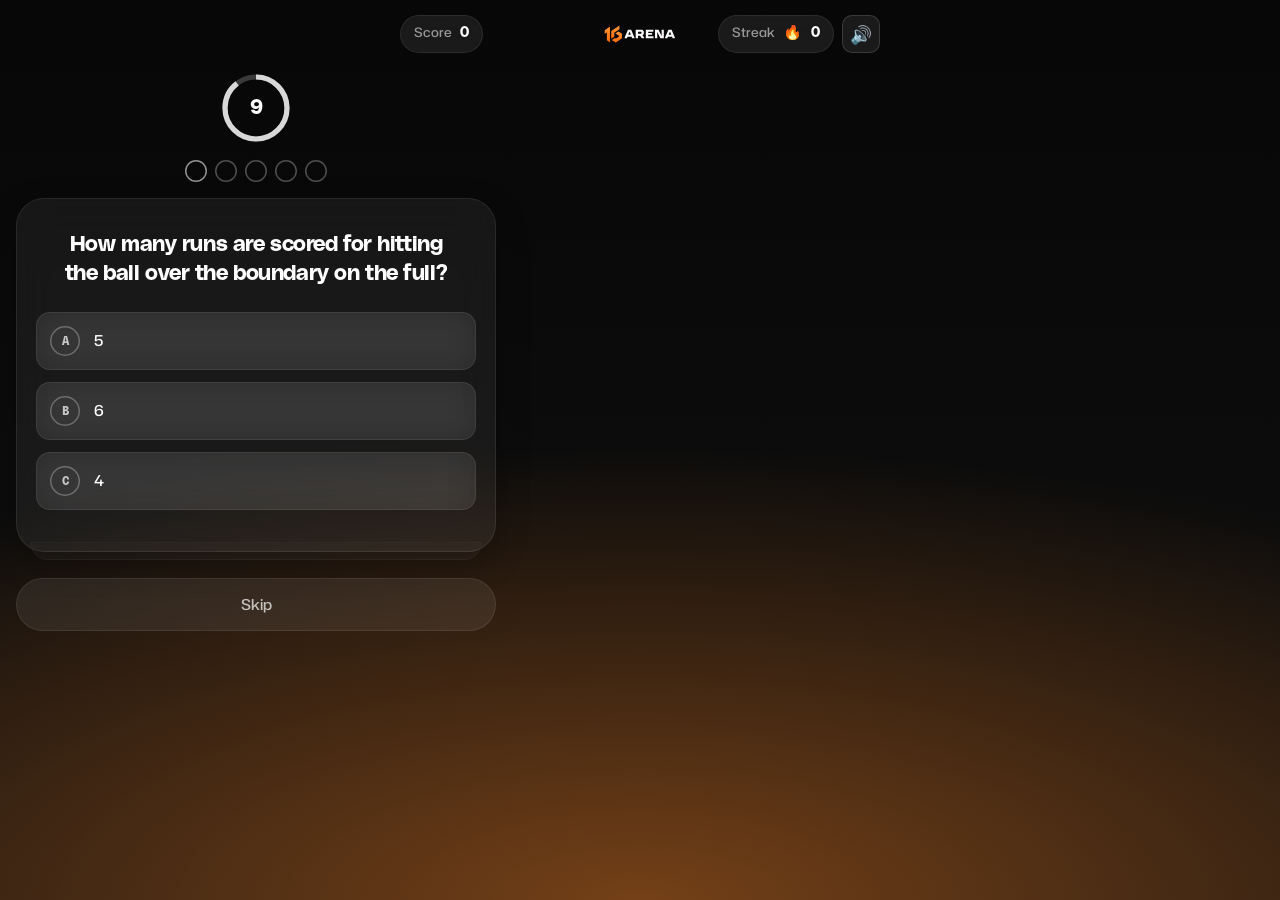
==== commit 4f120d24: "feat: add fourth option support, image grid layout, and audio management module" ====
--- a/quiz.html
+++ b/quiz.html
@@ -10,10 +10,20 @@
 </head>
 <body class="quiz-page">
 
-    <div class="quiz-nav">
+    <div class="quiz-topbar">
         <div class="quiz-score-chip quiz-running-score" id="runningScore" aria-live="polite">
             <span class="eyebrow">Score</span>
             <span class="hud-value">0</span>
+        </div>
+
+        <img src="assets/img/logo.svg" alt="16Arena" class="brand-logo">
+
+        <div class="topbar-actions">
+            <div class="quiz-score-chip streak-cell" id="streakCell" aria-live="polite">
+                <span class="eyebrow">Streak</span>
+                <span class="hud-value" id="streakValue">🔥 0</span>
+            </div>
+            <button type="button" class="sound-toggle-btn" onclick="SoundEngine.toggleSound()" aria-label="Toggle Sound">🔊</button>
         </div>
     </div>
 
@@ -29,13 +39,15 @@
     </div>
 
     <div class="question-stage">
-        <div class="question-card">
+        <div id="streakPopBanner" class="streak-pop-banner"></div>
+        <div class="question-card" id="questionCard">
             <h3 id="question"></h3>
 
             <div class="option-stack">
                 <button type="button" id="option1"></button>
                 <button type="button" id="option2"></button>
                 <button type="button" id="option3"></button>
+                <button type="button" id="option4"></button>
             </div>
         </div>
     </div>
@@ -53,8 +65,9 @@
         </div>
     </div>
 
-    <script src="js/questions.js?v=28"></script>
-    <script src="js/quiz.js?v=55"></script>
+    <script src="js/audio.js"></script>
+    <script src="js/questions.js"></script>
+    <script src="js/quiz.js"></script>
 
 </body>
 </html>
--- a/css/style.css
+++ b/css/style.css
@@ -369,23 +369,46 @@
 .quiz-topbar {
     display: flex;
     align-items: center;
+    justify-content: space-between;
     position: relative;
-    min-height: 40px;
-    margin-bottom: 14px;
-}
-
-.quiz-topbar #title {
+    min-height: 44px;
+    margin-bottom: 16px;
+    gap: 10px;
+}
+
+.quiz-topbar .brand-logo {
+    height: 34px;
+    width: auto;
     position: absolute;
     left: 50%;
     transform: translateX(-50%);
-    max-width: calc(100% - 112px);
-    margin: 0;
-    font-size: 1.15rem;
-    font-weight: 700;
-    text-align: center;
-    overflow: hidden;
-    text-overflow: ellipsis;
-    white-space: nowrap;
+}
+
+.quiz-score-chip {
+    display: flex;
+    align-items: center;
+    gap: 7px;
+    background: var(--carbon);
+    border-radius: var(--r);
+    box-shadow: inset 0 0 0 1px var(--line-2);
+    padding: 7px 12px;
+    font-size: 13px;
+    min-height: 38px;
+}
+
+.quiz-score-chip .eyebrow {
+    margin-bottom: 0;
+    font-size: 10px;
+    color: var(--muted);
+    text-transform: uppercase;
+    letter-spacing: 0.08em;
+}
+
+.quiz-score-chip .hud-value {
+    font-family: var(--font-data);
+    font-size: 14px;
+    font-weight: 700;
+    line-height: 1;
 }
 
 /* Telemetry strip: question counter left, live score right. */
@@ -548,7 +571,7 @@
 
 /* Option rows. The A/B/C badge is drawn with ::before so quiz.js can keep
    writing the label with innerText without clobbering it. */
-#option1, #option2, #option3 {
+#option1, #option2, #option3, #option4 {
     position: relative;
     display: flex;
     align-items: center;
@@ -562,9 +585,13 @@
     background: var(--carbon);
     line-height: 1.35;
     border-radius: var(--r);
-}
-
-#option1::before, #option2::before, #option3::before {
+    max-height: 120px;
+    opacity: 1;
+    overflow: hidden;
+    transition: transform 0.35s ease, opacity 0.35s ease, max-height 0.4s cubic-bezier(0.2, 0.8, 0.2, 1), padding 0.35s ease, margin 0.35s ease, background 0.18s ease, box-shadow 0.18s ease;
+}
+
+#option1::before, #option2::before, #option3::before, #option4::before {
     flex: 0 0 auto;
     display: grid;
     place-items: center;
@@ -583,12 +610,87 @@
 #option1::before { content: "A"; }
 #option2::before { content: "B"; }
 #option3::before { content: "C"; }
+#option4::before { content: "D"; }
+
+/* Image option thumbnail */
+button.has-image-option {
+    padding: 10px 14px;
+}
+
+.opt-img-thumb {
+    width: 44px;
+    height: 44px;
+    object-fit: cover;
+    border-radius: 8px;
+    box-shadow: inset 0 0 0 1px var(--line-2), 0 2px 8px rgba(0, 0, 0, 0.4);
+    background: var(--void);
+    flex: 0 0 auto;
+}
+
+/* 2x2 Image-Only Grid Layout for Image Questions */
+.option-stack.is-image-grid,
+body.quiz-page .option-stack.is-image-grid {
+    display: grid !important;
+    grid-template-columns: 1fr 1fr !important;
+    gap: 12px !important;
+}
+
+.option-stack.is-image-grid button.has-image-option,
+body.quiz-page button.has-image-option {
+    position: relative !important;
+    display: flex !important;
+    align-items: center !important;
+    justify-content: center !important;
+    padding: 0 !important;
+    aspect-ratio: 1 / 1 !important;
+    height: auto !important;
+    width: 100% !important;
+    max-height: none !important;
+    min-height: 0 !important;
+    border-radius: 14px !important;
+    overflow: hidden !important;
+    background: rgba(255, 255, 255, 0.06) !important;
+    box-shadow: inset 0 0 0 1px rgba(255, 255, 255, 0.12) !important;
+}
+
+.option-stack.is-image-grid button.has-image-option::before,
+body.quiz-page button.has-image-option::before,
+body.quiz-page button.has-image-option.option-correct::before,
+body.quiz-page button.has-image-option.option-wrong::before {
+    display: none !important;
+    content: none !important;
+}
+
+body.quiz-page button.has-image-option.option-correct {
+    background: rgba(79, 224, 140, 0.22) !important;
+    box-shadow: inset 0 0 0 2px var(--win), 0 0 28px rgba(79, 224, 140, 0.45) !important;
+}
+
+body.quiz-page button.has-image-option.option-wrong {
+    background: rgba(255, 92, 92, 0.22) !important;
+    box-shadow: inset 0 0 0 2px var(--danger), 0 0 28px rgba(255, 92, 92, 0.45) !important;
+}
+
+.option-stack.is-image-grid .opt-img-full,
+body.quiz-page .option-stack.is-image-grid .opt-img-full {
+    width: 100% !important;
+    height: 100% !important;
+    object-fit: cover !important;
+    border-radius: 14px !important;
+    pointer-events: none !important;
+    transition: transform 0.25s ease !important;
+}
+
+.option-stack.is-image-grid button.has-image-option:hover:not(:disabled) .opt-img-full {
+    transform: scale(1.06);
+}
 
 /* Hover is gated so a leftover pointer/focus on the previous answer
    does not paint the same slot orange on the next question. */
 #option1.option-idle:hover,
 #option2.option-idle:hover,
-#option3.option-idle:hover {
+#option3.option-idle:hover,
+#option4.option-idle:hover {
     background: var(--carbon);
     box-shadow: inset 0 0 0 1px var(--line-2);
 }
@@ -596,18 +698,30 @@
 @media (hover: hover) and (pointer: fine) {
     #option1:hover:not(:disabled):not(.option-idle),
     #option2:hover:not(:disabled):not(.option-idle),
-    #option3:hover:not(:disabled):not(.option-idle) {
+    #option3:hover:not(:disabled):not(.option-idle),
+    #option4:hover:not(:disabled):not(.option-idle) {
         background: var(--carbon-2);
         box-shadow: inset 0 0 0 1px var(--flame);
     }
 }
 
-/* Options lock on submit, but the graded row must not fade with them —
-   the reveal is the payoff moment, so scored rows keep full contrast. */
-#option1:disabled, #option2:disabled, #option3:disabled { opacity: 0.55; }
+#option1:disabled, #option2:disabled, #option3:disabled, #option4:disabled { opacity: 0.55; }
 
 button.option-correct,
 button.option-wrong { opacity: 1 !important; }
+
+button.option-hidden {
+    opacity: 0 !important;
+    visibility: hidden !important;
+    max-height: 0 !important;
+    padding-top: 0 !important;
+    padding-bottom: 0 !important;
+    margin-top: 0 !important;
+    margin-bottom: 0 !important;
+    border-width: 0 !important;
+    transform: scale(0.92) translateY(-6px);
+    pointer-events: none;
+}
 
 /* Answer states — the badge recolours with the row so the pair reads as one. */
 button.option-correct {
@@ -619,7 +733,8 @@
 /* Must carry ID specificity to outrank the #optionN::before letter badge. */
 #option1.option-correct::before,
 #option2.option-correct::before,
-#option3.option-correct::before {
+#option3.option-correct::before,
+#option4.option-correct::before {
     content: "✓";
     color: #06301a;
     background: var(--win);
@@ -633,7 +748,8 @@
 
 #option1.option-wrong::before,
 #option2.option-wrong::before,
-#option3.option-wrong::before {
+#option3.option-wrong::before,
+#option4.option-wrong::before {
     content: "✕";
     color: #3a0606;
     background: var(--danger);
@@ -1313,24 +1429,29 @@
 
 body.quiz-page #option1,
 body.quiz-page #option2,
-body.quiz-page #option3 {
+body.quiz-page #option3,
+body.quiz-page #option4 {
     justify-content: flex-start;
     text-align: left;
-    overflow: visible;
+    overflow: hidden;
     background: rgba(255, 255, 255, 0.08);
     color: #fff;
     font-weight: 500;
-    border-radius: 999px;
+    border-radius: 14px;
     box-shadow: inset 0 0 0 1px rgba(255, 255, 255, 0.08);
     backdrop-filter: blur(16px);
     -webkit-backdrop-filter: blur(16px);
     padding: 14px 18px 14px 14px;
     margin-bottom: 12px;
+    max-height: 120px;
+    opacity: 1;
+    transition: transform 0.35s ease, opacity 0.35s ease, max-height 0.4s cubic-bezier(0.2, 0.8, 0.2, 1), padding 0.35s ease, margin 0.35s ease, background 0.18s ease, box-shadow 0.18s ease;
 }
 
 body.quiz-page #option1::before,
 body.quiz-page #option2::before,
-body.quiz-page #option3::before {
+body.quiz-page #option3::before,
+body.quiz-page #option4::before {
     display: grid;
     content: "A";
     width: 30px;
@@ -1346,10 +1467,12 @@
 
 body.quiz-page #option2::before { content: "B"; }
 body.quiz-page #option3::before { content: "C"; }
+body.quiz-page #option4::before { content: "D"; }
 
 body.quiz-page #option1.option-correct::before,
 body.quiz-page #option2.option-correct::before,
-body.quiz-page #option3.option-correct::before {
+body.quiz-page #option3.option-correct::before,
+body.quiz-page #option4.option-correct::before {
     content: "✓";
     color: #06301a;
     background: var(--win);
@@ -1358,7 +1481,8 @@
 
 body.quiz-page #option1.option-wrong::before,
 body.quiz-page #option2.option-wrong::before,
-body.quiz-page #option3.option-wrong::before {
+body.quiz-page #option3.option-wrong::before,
+body.quiz-page #option4.option-wrong::before {
     content: "✕";
     color: #3a0606;
     background: var(--danger);
@@ -1368,7 +1492,8 @@
 @media (hover: hover) and (pointer: fine) {
     body.quiz-page #option1:hover:not(:disabled):not(.option-idle),
     body.quiz-page #option2:hover:not(:disabled):not(.option-idle),
-    body.quiz-page #option3:hover:not(:disabled):not(.option-idle) {
+    body.quiz-page #option3:hover:not(:disabled):not(.option-idle),
+    body.quiz-page #option4:hover:not(:disabled):not(.option-idle) {
         background: rgba(255, 255, 255, 0.12);
         box-shadow: inset 0 0 0 1px rgba(255, 255, 255, 0.12);
     }
@@ -1376,18 +1501,21 @@
 
 body.quiz-page #option1.option-idle:hover,
 body.quiz-page #option2.option-idle:hover,
-body.quiz-page #option3.option-idle:hover {
+body.quiz-page #option3.option-idle:hover,
+body.quiz-page #option4.option-idle:hover {
     background: rgba(255, 255, 255, 0.08);
     box-shadow: inset 0 0 0 1px rgba(255, 255, 255, 0.08);
 }
 
 body.quiz-page #option1:disabled,
 body.quiz-page #option2:disabled,
-body.quiz-page #option3:disabled { opacity: 1; }
+body.quiz-page #option3:disabled,
+body.quiz-page #option4:disabled { opacity: 1; }
 
 body.quiz-page #option1.option-selected,
 body.quiz-page #option2.option-selected,
-body.quiz-page #option3.option-selected {
+body.quiz-page #option3.option-selected,
+body.quiz-page #option4.option-selected {
     box-shadow: inset 0 0 0 1.5px rgba(255, 255, 255, 0.35);
 }
 
@@ -1533,3 +1661,124 @@
     .question-stage { margin-bottom: 14px; }
     .question-card { padding: 18px 16px 14px; border-radius: 20px; }
 }
+
+/* ---------- 12. Interactive Sound, Streak & Keyboard Badges ---------- */
+
+.topbar-actions {
+    display: flex;
+    align-items: center;
+    gap: 8px;
+    z-index: 10;
+}
+
+.sound-toggle-btn {
+    width: 38px;
+    height: 38px;
+    padding: 0;
+    display: grid;
+    place-items: center;
+    font-size: 1.1rem;
+    background: var(--carbon-2);
+    border-radius: var(--r);
+    box-shadow: inset 0 0 0 1px var(--line-2);
+    cursor: pointer;
+    transition: all 0.2s ease;
+}
+
+.sound-toggle-btn:hover {
+    background: var(--surface);
+    box-shadow: inset 0 0 0 1px var(--flame);
+    transform: scale(1.05);
+}
+
+.sound-toggle-btn.is-muted {
+    opacity: 0.6;
+    box-shadow: inset 0 0 0 1px var(--line);
+}
+
+/* Streak HUD Cell */
+.streak-cell {
+    position: relative;
+    overflow: hidden;
+    transition: all 0.3s cubic-bezier(0.2, 0.7, 0.2, 1);
+}
+
+.streak-cell.active-streak {
+    background: linear-gradient(135deg, rgba(30, 30, 30, 0.95), rgba(254, 131, 33, 0.18));
+    box-shadow: inset 0 0 0 1px var(--flame);
+}
+
+.streak-cell.active-streak .hud-value {
+    color: var(--flame-lit);
+    text-shadow: 0 0 8px rgba(254, 131, 33, 0.6);
+}
+
+/* Screen Shake effect */
+.screen-shake {
+    animation: screen-shake 0.4s cubic-bezier(0.36, 0.07, 0.19, 0.97) both;
+}
+
+@keyframes screen-shake {
+    10%, 90% { transform: translate3d(-1px, 0, 0); }
+    20%, 80% { transform: translate3d(2px, 0, 0); }
+    30%, 50%, 70% { transform: translate3d(-4px, 0, 0); }
+    40%, 60% { transform: translate3d(4px, 0, 0); }
+}
+
+.question-stage {
+    position: relative;
+    margin-bottom: 14px;
+}
+
+/* Side Streak Pop Banner (Positioned below timer, anchored to the right) */
+.streak-pop-banner {
+    position: absolute;
+    top: -24px;
+    right: 4px;
+    z-index: 2000;
+    pointer-events: none;
+    font-family: var(--font-display);
+    font-size: 0.9rem;
+    font-weight: 800;
+    letter-spacing: 0.05em;
+    text-transform: uppercase;
+    padding: 6px 14px;
+    background: rgba(16, 16, 20, 0.95);
+    border-radius: 999px;
+    box-shadow: inset 0 0 0 1px rgba(254, 131, 33, 0.5), 0 8px 24px rgba(254, 131, 33, 0.35);
+    opacity: 0;
+    backdrop-filter: blur(10px);
+    -webkit-backdrop-filter: blur(10px);
+    background-image: linear-gradient(135deg, rgba(254, 131, 33, 0.22), rgba(255, 194, 77, 0.1));
+    color: #ffc24d;
+    white-space: nowrap;
+    transform: translateY(6px) scale(0.85);
+    transform-origin: right center;
+}
+
+.streak-pop-banner.show-pop {
+    animation: streak-pop-side 1.3s cubic-bezier(0.2, 0.8, 0.2, 1.1) forwards;
+}
+
+@keyframes streak-pop-side {
+    0% {
+        transform: translateY(10px) scale(0.8);
+        opacity: 0;
+    }
+    20% {
+        transform: translateY(0) scale(1.05);
+        opacity: 1;
+    }
+    35% {
+        transform: translateY(0) scale(1);
+    }
+    75% {
+        transform: translateY(0) scale(1);
+        opacity: 1;
+    }
+    100% {
+        transform: translateY(-10px) scale(0.85);
+        opacity: 0;
+    }
+}
+
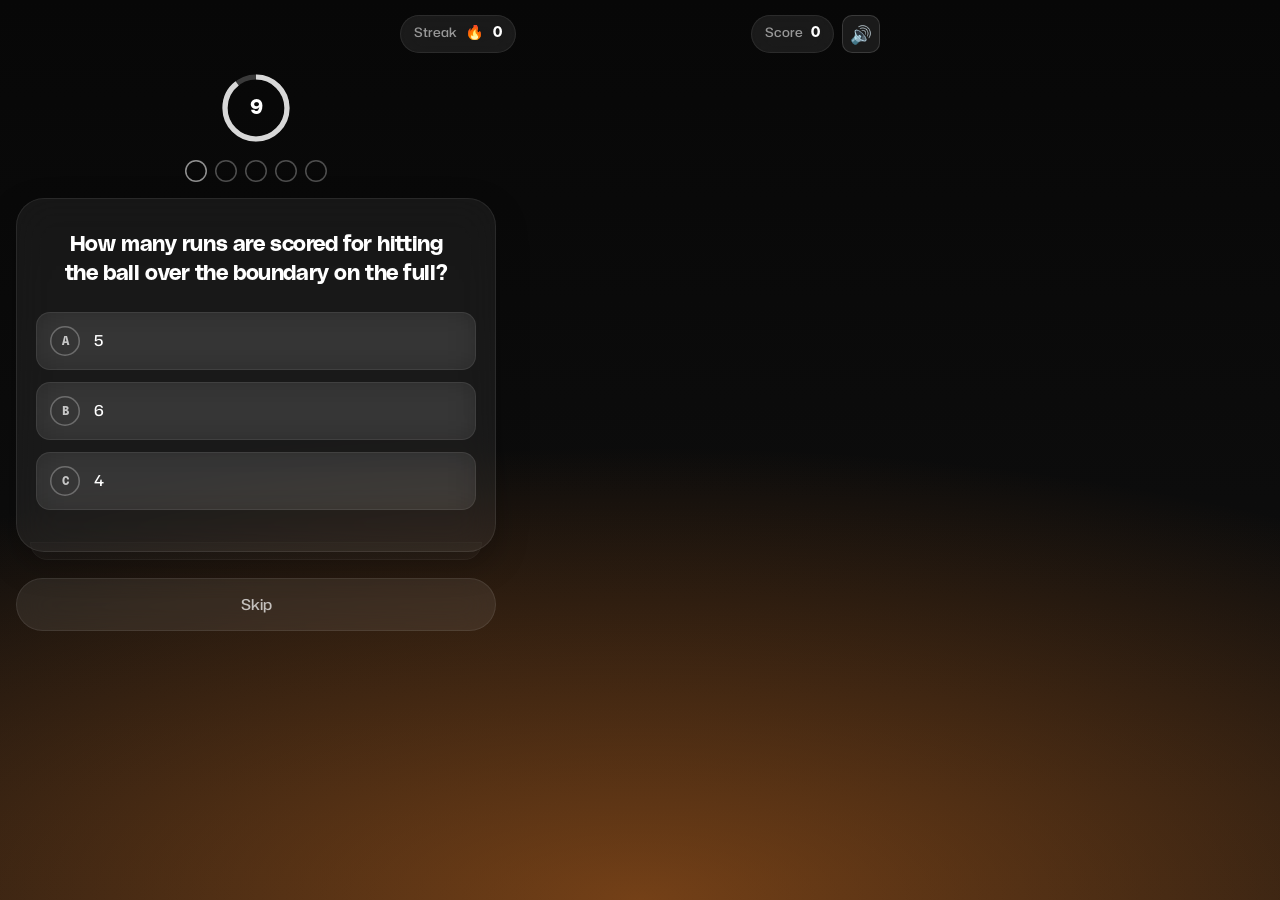
==== commit 8ad2ce25: "refactor: update quiz page layout by swapping score and streak display; remove unused logo styles fr" ====
--- a/quiz.html
+++ b/quiz.html
@@ -6,22 +6,20 @@
     <meta name="theme-color" content="#070707">
     <meta http-equiv="Cache-Control" content="no-cache">
     <title>Quiz</title>
-    <link rel="stylesheet" href="css/style.css?v=55">
+    <link rel="stylesheet" href="css/style.css?v=57">
 </head>
 <body class="quiz-page">
 
     <div class="quiz-topbar">
-        <div class="quiz-score-chip quiz-running-score" id="runningScore" aria-live="polite">
-            <span class="eyebrow">Score</span>
-            <span class="hud-value">0</span>
+        <div class="quiz-score-chip streak-cell" id="streakCell" aria-live="polite">
+            <span class="eyebrow">Streak</span>
+            <span class="hud-value" id="streakValue">🔥 0</span>
         </div>
 
-        <img src="assets/img/logo.svg" alt="16Arena" class="brand-logo">
-
         <div class="topbar-actions">
-            <div class="quiz-score-chip streak-cell" id="streakCell" aria-live="polite">
-                <span class="eyebrow">Streak</span>
-                <span class="hud-value" id="streakValue">🔥 0</span>
+            <div class="quiz-score-chip quiz-running-score" id="runningScore" aria-live="polite">
+                <span class="eyebrow">Score</span>
+                <span class="hud-value">0</span>
             </div>
             <button type="button" class="sound-toggle-btn" onclick="SoundEngine.toggleSound()" aria-label="Toggle Sound">🔊</button>
         </div>
--- a/css/style.css
+++ b/css/style.css
@@ -374,14 +374,6 @@
     min-height: 44px;
     margin-bottom: 16px;
     gap: 10px;
-}
-
-.quiz-topbar .brand-logo {
-    height: 34px;
-    width: auto;
-    position: absolute;
-    left: 50%;
-    transform: translateX(-50%);
 }
 
 .quiz-score-chip {
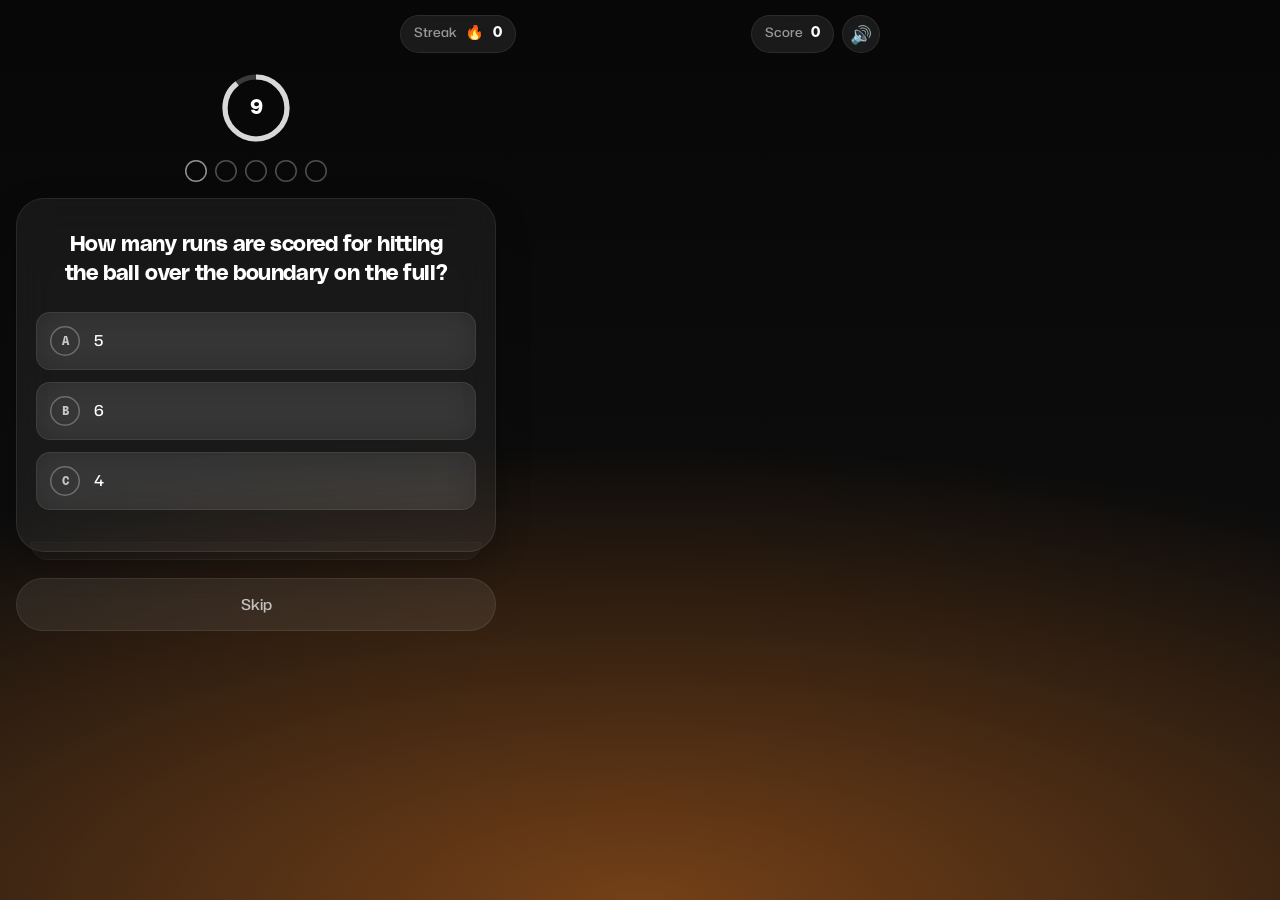
==== commit 5358ddf6: "refactor: update HTML structure for quiz and result pages; enhance styling for improved layout and u" ====
--- a/quiz.html
+++ b/quiz.html
@@ -6,9 +6,9 @@
     <meta name="theme-color" content="#070707">
     <meta http-equiv="Cache-Control" content="no-cache">
     <title>Quiz</title>
-    <link rel="stylesheet" href="css/style.css?v=57">
+    <link rel="stylesheet" href="css/style.css?v=58">
 </head>
-<body class="quiz-page">
+<body class="quiz-page stage-page">
 
     <div class="quiz-topbar">
         <div class="quiz-score-chip streak-cell" id="streakCell" aria-live="polite">
--- a/css/style.css
+++ b/css/style.css
@@ -861,7 +861,8 @@
     padding: 30px 34px;
 }
 
-#nextCountdownLabel {
+#nextCountdownLabel,
+#startCountdownLabel {
     font-size: 15px;
     letter-spacing: 0.1em;
 }
@@ -1190,11 +1191,11 @@
 
 /* ---------- 16. Quiz play screen ---------- */
 
-html:has(body.quiz-page) {
+html:has(body.stage-page) {
     background: #070707;
 }
 
-body.quiz-page {
+body.stage-page {
     background:
         radial-gradient(130% 70% at 50% 100%, rgba(254, 131, 33, 0.42), transparent 72%),
         linear-gradient(180deg, #070707 0%, #101010 100%);
@@ -1202,7 +1203,7 @@
     padding-top: max(12px, env(safe-area-inset-top));
 }
 
-body.quiz-page::before { display: none; }
+body.stage-page::before { display: none; }
 
 .quiz-nav {
     display: flex;
@@ -1774,3 +1775,228 @@
     }
 }
 
+/* ---------- 17. Intro + result (match quiz glass HUD) ---------- */
+
+body.stage-page .quiz-topbar .brand-logo {
+    height: 42px;
+    width: auto;
+}
+
+body.stage-page .sound-toggle-btn {
+    background: rgba(255, 255, 255, 0.08);
+    border-radius: 999px;
+    box-shadow: inset 0 0 0 1px rgba(255, 255, 255, 0.08);
+    backdrop-filter: blur(16px);
+    -webkit-backdrop-filter: blur(16px);
+}
+
+body.stage-page .sound-toggle-btn:hover {
+    background: rgba(255, 255, 255, 0.12);
+    box-shadow: inset 0 0 0 1px rgba(255, 255, 255, 0.12);
+}
+
+body.intro-page,
+body.result-page {
+    display: flex;
+    flex-direction: column;
+}
+
+body.intro-page .play-ready {
+    display: flex;
+    flex-direction: column;
+    flex: 1;
+    text-align: left;
+}
+
+body.intro-page .question-stage {
+    margin-bottom: 12px;
+    padding-bottom: 0;
+}
+
+body.intro-page .question-stage::after {
+    display: none;
+}
+
+body.intro-page .intro-card {
+    padding: 16px 16px 12px;
+    border-radius: 20px;
+}
+
+body.intro-page .intro-card #playReadyTitle {
+    color: #fff;
+    font-size: 1.08rem;
+    font-weight: 700;
+    line-height: 1.25;
+    letter-spacing: -0.02em;
+    text-align: center;
+    margin: 0 0 12px;
+    text-wrap: balance;
+}
+
+body.intro-page .play-ready-rules-block {
+    margin: 0 0 10px;
+}
+
+body.intro-page .play-ready-heading {
+    color: rgba(255, 255, 255, 0.5);
+    font-family: var(--font-body);
+    font-size: 11px;
+    font-weight: 600;
+    letter-spacing: 0.04em;
+    text-transform: uppercase;
+}
+
+body.intro-page .play-ready-rules,
+body.intro-page .play-ready-scoring {
+    margin-top: 6px;
+}
+
+body.intro-page .play-ready-rules li,
+body.intro-page .play-ready-scoring li {
+    align-items: flex-start;
+    gap: 8px;
+    margin: 0;
+    padding: 5px 0;
+    font-size: 12.5px;
+    line-height: 1.35;
+    color: rgba(255, 255, 255, 0.78);
+    background: none;
+    border-radius: 0;
+    box-shadow: none;
+    backdrop-filter: none;
+    -webkit-backdrop-filter: none;
+}
+
+body.intro-page .play-ready-rules .rule-icon,
+body.intro-page .play-ready-scoring .format-bullet {
+    flex: 0 0 1.1em;
+    width: 1.1em;
+    font-size: 0.95em;
+}
+
+body.intro-page .play-ready-scoring .format-bullet::before {
+    width: 4px;
+    height: 4px;
+    background: rgba(255, 255, 255, 0.4);
+}
+
+body.intro-page #playReadyRulesBlock {
+    margin-bottom: 0;
+}
+
+body.intro-page #playStartBtn,
+body.result-page #backBtn {
+    isolation: auto;
+    margin-top: auto;
+    background: rgba(255, 255, 255, 0.08);
+    color: #fff;
+    font-size: 15px;
+    font-weight: 600;
+    letter-spacing: 0;
+    text-transform: none;
+    border-radius: 999px;
+    padding: 16px;
+    box-shadow: inset 0 0 0 1px rgba(255, 255, 255, 0.08);
+    backdrop-filter: blur(16px);
+    -webkit-backdrop-filter: blur(16px);
+}
+
+body.intro-page #playStartBtn {
+    margin-top: 4px;
+    padding: 13px;
+    font-size: 14px;
+}
+
+body.intro-page #playStartBtn::before,
+body.result-page #backBtn::before {
+    content: none;
+}
+
+body.intro-page #playStartBtn:hover:not(:disabled),
+body.result-page #backBtn:hover:not(:disabled) {
+    color: #fff;
+    background: rgba(255, 255, 255, 0.12);
+    box-shadow: inset 0 0 0 1px rgba(255, 255, 255, 0.12);
+}
+
+body.intro-page #playStartBtn:hover:not(:disabled)::before,
+body.result-page #backBtn:hover:not(:disabled)::before {
+    background: none;
+}
+
+body.result-page .result-hero {
+    text-align: center;
+    margin-bottom: 0;
+    padding: 28px 20px 24px;
+    background: rgba(255, 255, 255, 0.06);
+    border-radius: 28px;
+    box-shadow: inset 0 0 0 1px rgba(255, 255, 255, 0.08), 0 12px 32px rgba(0, 0, 0, 0.25);
+    backdrop-filter: blur(20px);
+    -webkit-backdrop-filter: blur(20px);
+}
+
+body.result-page .result-hero #gameOverTitle {
+    color: #fff;
+    font-size: 1.35rem;
+    font-weight: 700;
+    margin: 0 0 18px;
+}
+
+body.result-page .result-hero .eyebrow {
+    color: rgba(255, 255, 255, 0.55);
+    font-family: var(--font-body);
+    font-size: 13px;
+    font-weight: 500;
+    letter-spacing: 0;
+    text-transform: none;
+}
+
+body.result-page #score {
+    color: #fff;
+    background: none;
+    -webkit-background-clip: unset;
+    background-clip: unset;
+    font-size: 3.4rem;
+    margin-top: 10px;
+}
+
+body.result-page .result-stats {
+    grid-template-columns: repeat(2, 1fr);
+    gap: 12px;
+    margin-bottom: 20px;
+}
+
+body.result-page .result-stats .hud-cell {
+    flex-direction: column;
+    align-items: flex-start;
+    justify-content: flex-start;
+    gap: 6px;
+    padding: 14px 16px;
+    background: rgba(255, 255, 255, 0.08);
+    border-radius: 16px;
+    box-shadow: inset 0 0 0 1px rgba(255, 255, 255, 0.08);
+    backdrop-filter: blur(16px);
+    -webkit-backdrop-filter: blur(16px);
+}
+
+body.result-page .result-stats .hud-cell .eyebrow {
+    margin-bottom: 0;
+    color: rgba(255, 255, 255, 0.55);
+    font-family: var(--font-body);
+    font-size: 13px;
+    font-weight: 500;
+    letter-spacing: 0;
+    text-transform: none;
+}
+
+body.result-page .result-stats .hud-cell .hud-value {
+    color: #fff;
+    font-family: var(--font-display);
+    font-size: 1.15rem;
+    font-weight: 700;
+}
+
+body.result-page #correct .hud-value { color: var(--win); }
+body.result-page #wrong .hud-value { color: var(--danger); }
+
+
